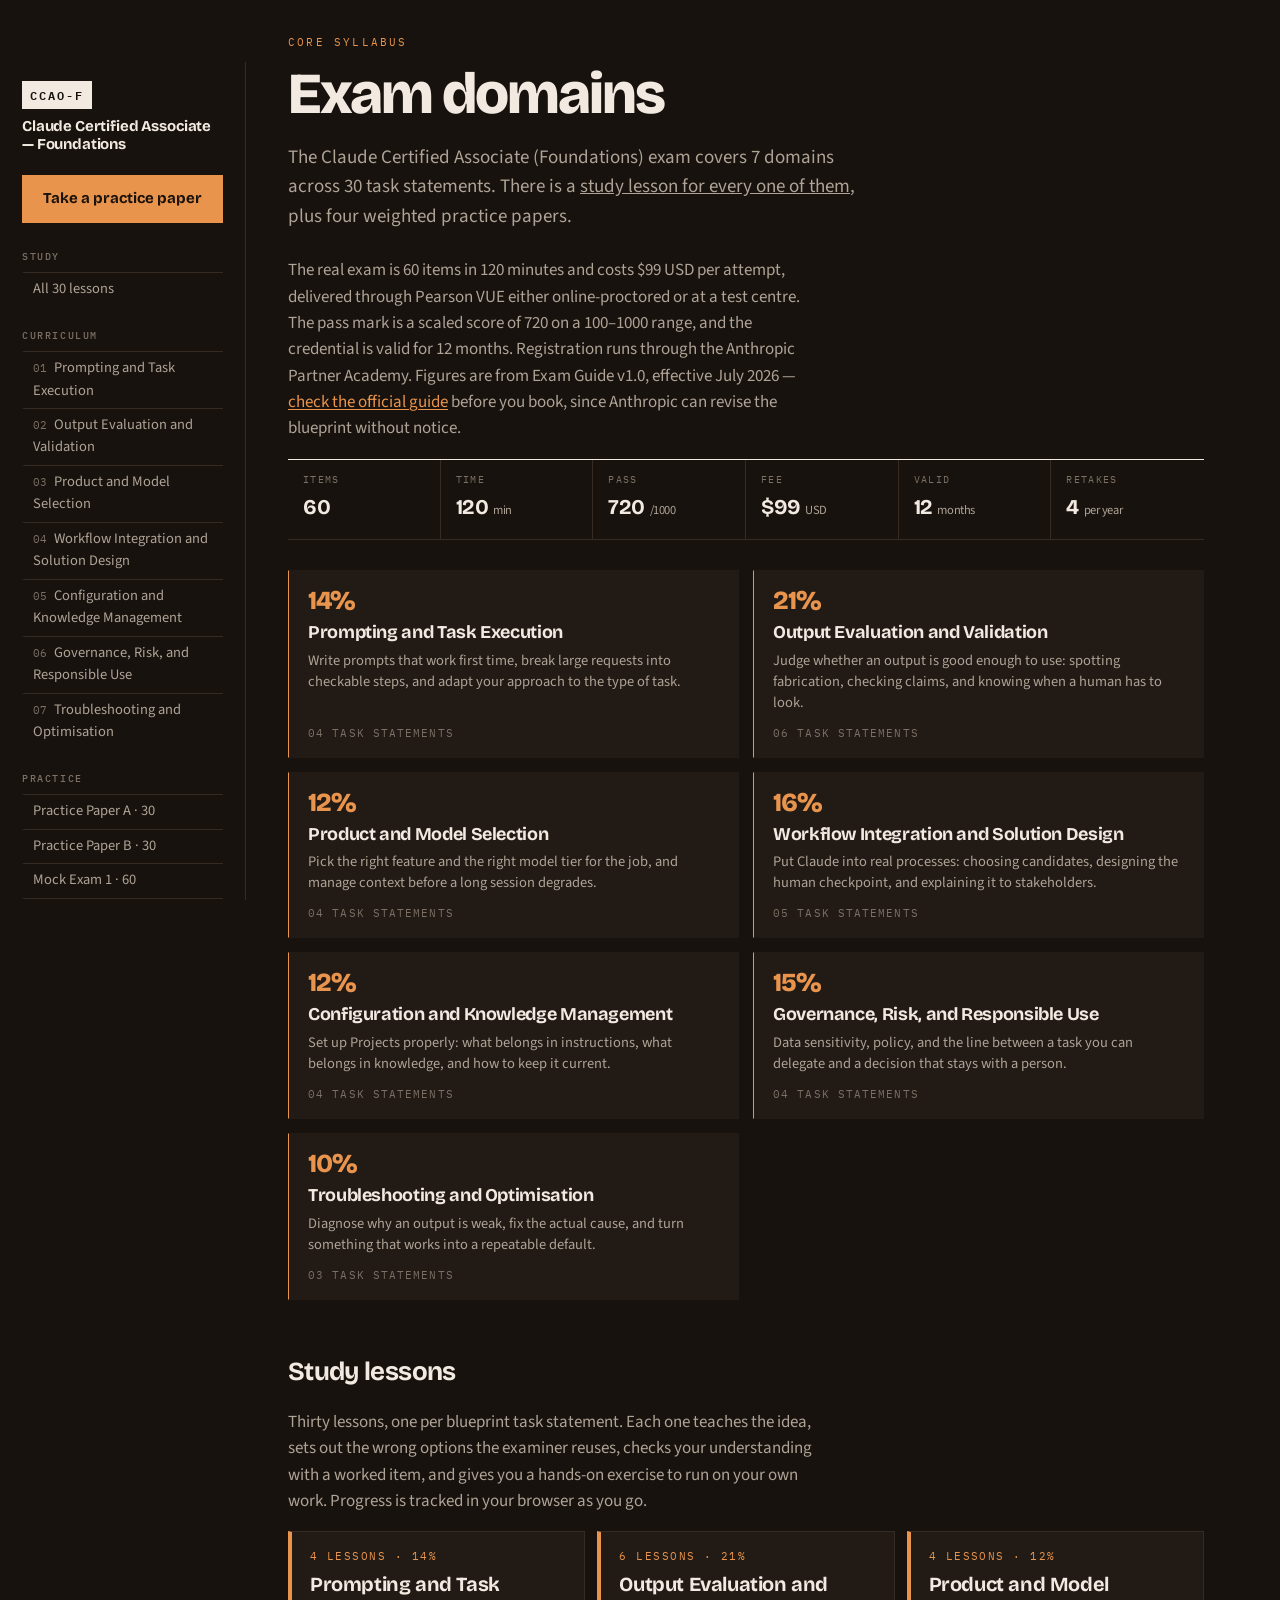
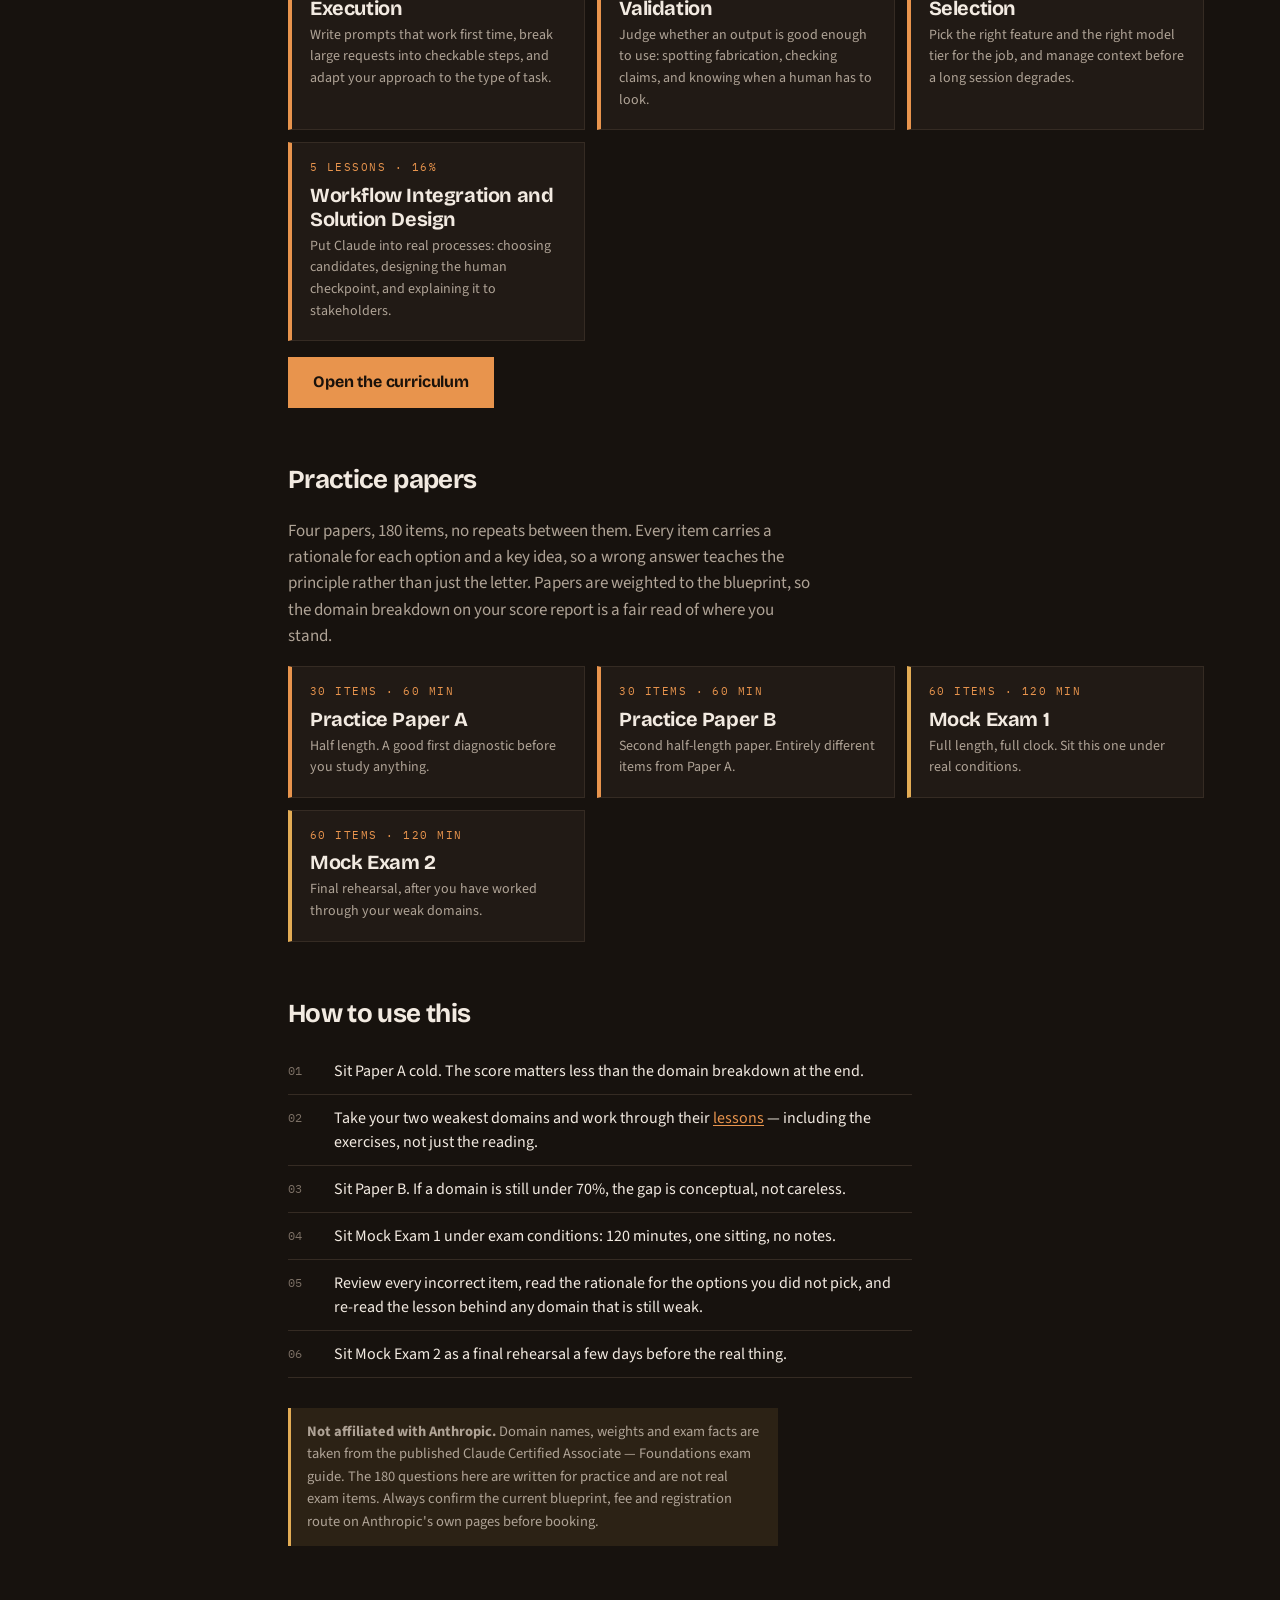
==== index.html @ 5218b00e "Initial commit: CCAO-F study guide static site Seven-domain study app with 30 lessons, per-domain qu" ====
<!DOCTYPE html>
<html lang="en">
<head>
<meta charset="utf-8">
<meta name="viewport" content="width=device-width, initial-scale=1">
<title>All Domains — CCAO-F Study Guide</title>
<link rel="preconnect" href="https://fonts.googleapis.com">
<link rel="preconnect" href="https://fonts.gstatic.com" crossorigin>
<link href="https://fonts.googleapis.com/css2?family=Bricolage+Grotesque:opsz,wght@12..96,500;12..96,700;12..96,800&family=IBM+Plex+Mono:wght@400;500;600&family=Source+Sans+3:ital,wght@0,400;0,600;0,700;1,400&display=swap" rel="stylesheet">
<link rel="stylesheet" href="assets/style.css">
</head>
<body>
<div class="shell">
  <aside class="side">
    <a class="brand" href="index.html">
      <span class="code">CCAO-F</span>
      <span class="nm">Claude Certified Associate — Foundations</span>
    </a>
    <a class="side-cta" href="exam.html?paper=a30">Take a practice paper</a>

    <h3>Study</h3>
    <ul>
      <li><a class="nav" href="learn.html">All 30 lessons</a></li>
    </ul>
    <h3>Curriculum</h3>
    <ul id="side-domains"></ul>

    <h3>Practice</h3>
    <ul>
      <li><a class="nav" href="exam.html?paper=a30">Practice Paper A · 30</a></li>
      <li><a class="nav" href="exam.html?paper=b30">Practice Paper B · 30</a></li>
      <li><a class="nav" href="exam.html?paper=c60">Mock Exam 1 · 60</a></li>
      <li><a class="nav" href="exam.html?paper=d60">Mock Exam 2 · 60</a></li>
    </ul>

    <h3>Look up</h3>
    <ul>
      <li><a class="nav" href="resources.html">Learning resources</a></li>
      <li><a class="nav" href="resources.html#plan">Six-week study plan</a></li>
    </ul>

    <p class="foot">Independent study material. Not affiliated with, endorsed by, or sponsored by Anthropic.</p>
  </aside>

  <main class="main">
    <p class="eyebrow">Core syllabus</p>
    <h1>Exam domains</h1>
    <p class="lede">The Claude Certified Associate (Foundations) exam covers 7 domains across 30 task statements. There is a <a href="learn.html">study lesson for every one of them</a>, plus four weighted practice papers.</p>
    <p class="body">The real exam is 60 items in 120 minutes and costs $99 USD per attempt, delivered through Pearson VUE either online-proctored or at a test centre. The pass mark is a scaled score of 720 on a 100–1000 range, and the credential is valid for 12 months. Registration runs through the Anthropic Partner Academy. Figures are from Exam Guide v1.0, effective July 2026 — <a href="resources.html">check the official guide</a> before you book, since Anthropic can revise the blueprint without notice.</p>

    <dl class="facts">
      <div class="fact"><dt>Items</dt><dd>60</dd></div>
      <div class="fact"><dt>Time</dt><dd>120 <small>min</small></dd></div>
      <div class="fact"><dt>Pass</dt><dd>720 <small>/1000</small></dd></div>
      <div class="fact"><dt>Fee</dt><dd>$99 <small>USD</small></dd></div>
      <div class="fact"><dt>Valid</dt><dd>12 <small>months</small></dd></div>
      <div class="fact"><dt>Retakes</dt><dd>4 <small>per year</small></dd></div>
    </dl>

    <div class="dgrid" id="dgrid"></div>

    <h2 class="sec">Study lessons</h2>
    <p class="body">Thirty lessons, one per blueprint task statement. Each one teaches the idea, sets out the wrong options the examiner reuses, checks your understanding with a worked item, and gives you a hands-on exercise to run on your own work. Progress is tracked in your browser as you go.</p>
    <div class="pgrid" id="lpreview"></div>
    <p style="margin:16px 0 0"><a class="btn" href="learn.html">Open the curriculum</a></p>

    <h2 class="sec">Practice papers</h2>
    <p class="body">Four papers, 180 items, no repeats between them. Every item carries a rationale for each option and a key idea, so a wrong answer teaches the principle rather than just the letter. Papers are weighted to the blueprint, so the domain breakdown on your score report is a fair read of where you stand.</p>
    <div class="pgrid">
      <a class="pcard half" href="exam.html?paper=a30"><span class="k">30 items · 60 min</span><span class="t">Practice Paper A</span><p class="d">Half length. A good first diagnostic before you study anything.</p></a>
      <a class="pcard half" href="exam.html?paper=b30"><span class="k">30 items · 60 min</span><span class="t">Practice Paper B</span><p class="d">Second half-length paper. Entirely different items from Paper A.</p></a>
      <a class="pcard full" href="exam.html?paper=c60"><span class="k">60 items · 120 min</span><span class="t">Mock Exam 1</span><p class="d">Full length, full clock. Sit this one under real conditions.</p></a>
      <a class="pcard full" href="exam.html?paper=d60"><span class="k">60 items · 120 min</span><span class="t">Mock Exam 2</span><p class="d">Final rehearsal, after you have worked through your weak domains.</p></a>
    </div>

    <h2 class="sec">How to use this</h2>
    <ol class="objs">
      <li>Sit Paper A cold. The score matters less than the domain breakdown at the end.</li>
      <li>Take your two weakest domains and work through their <a href="learn.html">lessons</a> — including the exercises, not just the reading.</li>
      <li>Sit Paper B. If a domain is still under 70%, the gap is conceptual, not careless.</li>
      <li>Sit Mock Exam 1 under exam conditions: 120 minutes, one sitting, no notes.</li>
      <li>Review every incorrect item, read the rationale for the options you did not pick, and re-read the lesson behind any domain that is still weak.</li>
      <li>Sit Mock Exam 2 as a final rehearsal a few days before the real thing.</li>
    </ol>

    <p class="note"><b>Not affiliated with Anthropic.</b> Domain names, weights and exam facts are taken from the published Claude Certified Associate — Foundations exam guide. The 180 questions here are written for practice and are not real exam items. Always confirm the current blueprint, fee and registration route on Anthropic's own pages before booking.</p>
  </main>
</div>

<script src="assets/data.js"></script>
<script>
document.getElementById("side-domains").innerHTML = DOM_KEYS.map(function(k){
  return '<li><a class="nav" href="domain.html?d='+k+'"><span class="idx">'+DOMAINS[k].i+'</span>'+DOMAINS[k].n+'</a></li>';
}).join("");

document.getElementById("lpreview").innerHTML = DOM_KEYS.slice(0,4).map(function(k){
  var d = DOMAINS[k];
  return '<a class="pcard half" href="learn.html#'+k+'"><span class="k">'+d.o.length+' lessons · '+d.w+'%</span>'+
    '<span class="t">'+d.n+'</span><p class="d">'+d.d+'</p></a>';
}).join("");

document.getElementById("dgrid").innerHTML = DOM_KEYS.map(function(k){
  var d = DOMAINS[k];
  return '<a class="dcard" href="domain.html?d='+k+'">'+
    '<span class="w">'+d.w+'%</span>'+
    '<div class="t">'+d.n+'</div>'+
    '<p class="d">'+d.d+'</p>'+
    '<span class="m">'+String(d.o.length).padStart(2,"0")+' task statements</span></a>';
}).join("");
</script>
</body>
</html>
---- assets/style.css ----
/* CCAO-F study site — shared styles */
:root{
  /* typography is theme-independent */
  --display:'Bricolage Grotesque','Helvetica Neue',sans-serif;
  --body:'Source Sans 3','Helvetica Neue',Arial,sans-serif;
  --mono:'IBM Plex Mono',ui-monospace,Menlo,monospace;
  --navh:62px;

  /* per-domain accent dots, shared by both themes */
  --c-d1:#6C9BD6; --c-d2:#5FB47E; --c-d3:#9B7FD4; --c-d4:#E8944D;
  --c-d5:#D4657E; --c-d6:#4FB0AC; --c-d7:#D4B44A;
}

/* ---------- dark (default) ---------- */
:root, :root[data-theme="dark"]{
  color-scheme:dark;
  --paper:#17120E; --card:#211A15; --card-2:#2A211A;
  --ink:#F2EAE1; --ink-2:#AFA396; --ink-3:#7C7065;
  --dropout:#E8944D; --dropout-soft:#4A3524;
  --graphite:#F2EAE1; --on-accent:#1A120B;
  --correct:#63B682; --wrong:#E4735E; --flag:#E3AC55;
  --rule:#352B23;
  --tint-accent:rgba(232,148,77,.10);
  --tint-flag:rgba(227,172,85,.10);
  --tint-ok:rgba(99,182,130,.13);
  --tint-bad:rgba(228,115,94,.13);
}

/* ---------- light ---------- */
:root[data-theme="light"]{
  color-scheme:light;
  --paper:#E2E7DD; --card:#F1F3EC; --card-2:#E9EDE3;
  --ink:#161A12; --ink-2:#5C6355; --ink-3:#8A9081;
  --dropout:#B06A22; --dropout-soft:#E4D2BC;
  --graphite:#1E2118; --on-accent:#FFF6EC;
  --correct:#2C6B45; --wrong:#A6382A; --flag:#B8791A;
  --rule:#C3CABA;
  --tint-accent:rgba(176,106,34,.09);
  --tint-flag:rgba(184,121,26,.08);
  --tint-ok:rgba(44,107,69,.07);
  --tint-bad:rgba(166,56,42,.07);
}
*{box-sizing:border-box}
html,body{margin:0;padding:0}
body{background:var(--paper);color:var(--ink);font-family:var(--body);font-size:17px;line-height:1.55;-webkit-font-smoothing:antialiased}
a{color:inherit}
button{font-family:inherit;font-size:inherit;cursor:pointer}
:focus-visible{outline:2.5px solid var(--dropout);outline-offset:2px}
.hidden{display:none !important}

/* ---------- shell ---------- */
.shell{display:grid;grid-template-columns:246px 1fr;gap:0;min-height:calc(100vh - var(--navh))}
.side{
  border-right:1.5px solid var(--rule);padding:20px 22px 60px;
  position:sticky;top:var(--navh);height:calc(100vh - var(--navh));overflow-y:auto;
}
.brand{display:block;text-decoration:none;margin-bottom:22px}
.brand .code{font-family:var(--mono);font-weight:600;font-size:12px;letter-spacing:.16em;background:var(--ink);color:var(--paper);padding:4px 8px}
.brand .nm{display:block;font-family:var(--display);font-weight:700;font-size:15px;letter-spacing:-.01em;margin-top:9px;line-height:1.2}
.side-cta{display:block;text-align:center;text-decoration:none;font-family:var(--display);font-weight:700;font-size:15px;background:var(--dropout);color:var(--on-accent);padding:11px;margin-bottom:26px;border:1.5px solid var(--dropout);transition:filter .15s}
.side-cta:hover{filter:brightness(1.1)}
.side h3{font-family:var(--mono);font-size:10px;letter-spacing:.16em;text-transform:uppercase;color:var(--ink-3);font-weight:500;margin:22px 0 8px}
.side ul{list-style:none;margin:0;padding:0}
.side li{margin:0 0 1px}
.side a.nav{display:block;text-decoration:none;font-size:14.5px;padding:5px 8px 5px 0;color:var(--ink-2);border-left:2.5px solid transparent;padding-left:9px}
.side a.nav:hover{color:var(--ink);border-left-color:var(--dropout-soft)}
.side a.nav.on{color:var(--ink);border-left-color:var(--dropout);font-weight:600}
.side a.nav .idx{font-family:var(--mono);font-size:11px;color:var(--ink-3);margin-right:7px}
.side .foot{margin-top:34px;padding-top:14px;border-top:1px solid var(--rule);font-size:12.5px;color:var(--ink-3);line-height:1.45}

.main{padding:34px 42px 90px;max-width:1000px}
.eyebrow{font-family:var(--mono);font-size:11px;letter-spacing:.2em;text-transform:uppercase;color:var(--dropout);margin:0 0 14px}
h1{font-family:var(--display);font-weight:800;font-size:clamp(34px,5.4vw,58px);line-height:1;letter-spacing:-.035em;margin:0 0 20px}
h2.sec{font-family:var(--display);font-weight:700;font-size:26px;letter-spacing:-.025em;margin:52px 0 14px}
h3.lab{font-family:var(--mono);font-size:11px;letter-spacing:.18em;text-transform:uppercase;color:var(--ink-2);font-weight:500;margin:0 0 14px}
.lede{font-size:19px;color:var(--ink-2);max-width:64ch;margin:0 0 26px}
p.body{max-width:66ch;color:var(--ink-2)}
p.body a{color:var(--dropout);text-decoration-thickness:1px;text-underline-offset:2px}

/* ---------- facts strip ---------- */
.facts{border-top:1.5px solid var(--ink);border-bottom:1px solid var(--rule);display:grid;grid-template-columns:repeat(auto-fit,minmax(120px,1fr));margin:0 0 30px}
.fact{padding:13px 15px 15px;border-right:1px solid var(--rule)}
.fact:last-child{border-right:none}
.fact dt{font-family:var(--mono);font-size:9.5px;letter-spacing:.14em;text-transform:uppercase;color:var(--ink-3);margin:0 0 4px}
.fact dd{margin:0;font-family:var(--display);font-weight:700;font-size:21px;letter-spacing:-.02em}
.fact dd small{font-family:var(--body);font-weight:400;font-size:12.5px;color:var(--ink-2)}

/* ---------- domain cards ---------- */
.dgrid{display:grid;grid-template-columns:repeat(auto-fill,minmax(300px,1fr));gap:14px}
.dcard{display:block;text-decoration:none;background:var(--card);border:1.5px solid transparent;border-left:4px solid var(--dropout);padding:16px 18px 18px;transition:border-color .13s,transform .13s}
.dcard:hover{border-color:var(--ink);border-left-color:var(--ink)}
.dcard .w{font-family:var(--display);font-weight:800;font-size:30px;letter-spacing:-.03em;line-height:1;color:var(--dropout)}
.dcard .t{font-family:var(--display);font-weight:700;font-size:18px;letter-spacing:-.02em;margin:8px 0 6px;line-height:1.2}
.dcard .d{font-size:14.5px;color:var(--ink-2);line-height:1.45;margin:0 0 12px}
.dcard .m{font-family:var(--mono);font-size:11px;letter-spacing:.1em;text-transform:uppercase;color:var(--ink-3)}

/* ---------- exam cards ---------- */
.pgrid{display:grid;grid-template-columns:repeat(auto-fill,minmax(230px,1fr));gap:12px}
.pcard{display:block;text-decoration:none;background:var(--card);border:1.5px solid var(--rule);padding:16px 18px 18px;transition:border-color .13s,background .13s}
.pcard:hover{border-color:var(--ink);background:var(--card-2)}
.pcard .k{display:block;font-family:var(--mono);font-size:10.5px;letter-spacing:.14em;text-transform:uppercase;color:var(--dropout)}
.pcard .t{display:block;font-family:var(--display);font-weight:700;font-size:20px;letter-spacing:-.02em;line-height:1.2;margin:7px 0 5px}
.pcard .d{font-size:14px;color:var(--ink-2);margin:0}
.pcard.full{border-left:4px solid var(--flag)}
.pcard.half{border-left:4px solid var(--dropout)}

/* ---------- objective / resource lists ---------- */
.objs{list-style:none;padding:0;margin:0 0 10px;counter-reset:o}
.objs li{counter-increment:o;position:relative;padding:11px 0 11px 46px;border-bottom:1px solid var(--rule);font-size:16px;line-height:1.5;max-width:78ch}
.objs li::before{content:counter(o,decimal-leading-zero);position:absolute;left:0;top:14px;font-family:var(--mono);font-size:12px;color:var(--ink-3)}
.objs li a{color:var(--dropout);text-decoration-thickness:1px;text-underline-offset:2px}

.res{list-style:none;padding:0;margin:0 0 26px}
.res li{padding:14px 0;border-bottom:1px solid var(--rule);max-width:78ch}
.res a{font-family:var(--display);font-weight:700;font-size:17.5px;letter-spacing:-.015em;text-decoration:none;border-bottom:1.5px solid var(--dropout-soft)}
.res a:hover{border-bottom-color:var(--ink)}
.res p{margin:5px 0 0;font-size:14.5px;color:var(--ink-2)}
.res .src{font-family:var(--mono);font-size:10px;letter-spacing:.14em;text-transform:uppercase;color:var(--ink-3);display:block;margin-bottom:5px}
.res .src.official{color:var(--correct)}
.res .src.community{color:var(--flag)}

.note{margin:30px 0 0;padding:13px 16px;border-left:3px solid var(--flag);background:var(--tint-flag);font-size:14.5px;color:var(--ink-2);max-width:70ch}

/* ---------- buttons ---------- */
.btn{font-family:var(--display);font-weight:700;font-size:16px;letter-spacing:-.01em;background:var(--dropout);color:var(--on-accent);border:1.5px solid var(--dropout);padding:12px 24px;text-decoration:none;display:inline-block;transition:filter .15s,background .15s,color .15s}
.btn:hover{filter:brightness(1.1)}
.btn.ghost{background:transparent;color:var(--ink);border-color:var(--rule);filter:none}
.btn.ghost:hover{background:var(--ink);color:var(--paper);border-color:var(--ink);filter:none}
.btn.sm{font-size:14px;padding:9px 16px}
.btn:disabled{opacity:.35;cursor:not-allowed}

/* ---------- exam engine ---------- */
.exhead{border-bottom:1.5px solid var(--ink);padding:16px 0 11px;display:flex;align-items:flex-end;justify-content:space-between;gap:18px;flex-wrap:wrap}
.hud{display:flex;gap:22px;align-items:baseline;font-family:var(--mono);font-size:13px}
.hud b{font-weight:600;font-size:19px;letter-spacing:-.02em}
.hud .lab{display:block;font-size:9.5px;letter-spacing:.14em;text-transform:uppercase;color:var(--ink-3)}
.hud.low b{color:var(--wrong)}
.exam{display:grid;grid-template-columns:78px 1fr;gap:32px;padding-top:24px;align-items:start}
.rail{position:sticky;top:16px}
.rail-lab{font-family:var(--mono);font-size:9px;letter-spacing:.12em;text-transform:uppercase;color:var(--ink-3);margin-bottom:8px}
.rail-grid{display:grid;grid-template-columns:repeat(3,1fr);gap:4px}
.tick{aspect-ratio:1;border:1.5px solid var(--dropout-soft);border-radius:50%;background:transparent;padding:0;font-family:var(--mono);font-size:9px;color:var(--ink-3);display:flex;align-items:center;justify-content:center;transition:background .12s,border-color .12s,color .12s}
.tick.done{background:var(--graphite);border-color:var(--graphite);color:var(--paper)}
.tick.flagged{border-color:var(--flag);border-width:2.5px}
.tick.here{outline:2px solid var(--dropout);outline-offset:2px}
.q-head{display:flex;align-items:baseline;justify-content:space-between;gap:14px;flex-wrap:wrap;border-bottom:1px solid var(--rule);padding-bottom:8px;margin-bottom:20px}
.q-domain{font-family:var(--mono);font-size:10.5px;letter-spacing:.13em;text-transform:uppercase;color:var(--dropout)}
.q-num{font-family:var(--mono);font-size:10.5px;letter-spacing:.13em;color:var(--ink-3)}
.q-text{font-family:var(--display);font-weight:600;font-size:clamp(20px,2.4vw,26px);line-height:1.3;letter-spacing:-.02em;margin:0 0 10px;max-width:46ch}
.q-instruct{font-family:var(--mono);font-size:11.5px;letter-spacing:.05em;color:var(--ink-2);margin:0 0 22px}
.q-instruct.multi{color:var(--flag)}
.opts{list-style:none;margin:0 0 28px;padding:0;max-width:72ch}
.opt{margin:0 0 7px}
.opt button{width:100%;text-align:left;display:grid;grid-template-columns:28px 18px 1fr;gap:12px;align-items:start;background:var(--card);border:1.5px solid transparent;padding:12px 15px 12px 11px;font-size:16px;line-height:1.45;color:var(--ink);transition:border-color .12s}
.opt button:hover{border-color:var(--dropout)}
.bubble{width:21px;height:21px;border:2px solid var(--dropout);border-radius:50%;margin-top:1px;justify-self:center;transition:background .13s,box-shadow .13s}
.opt.picked button{border-color:var(--ink)}
.opt.picked .bubble{background:var(--graphite);box-shadow:inset 0 0 0 2px var(--card)}
.opt-letter{font-family:var(--mono);font-size:13.5px;font-weight:600;color:var(--ink-3);margin-top:1px}
.opt.picked .opt-letter{color:var(--ink)}
.nav{display:flex;gap:9px;align-items:center;flex-wrap:wrap;border-top:1px solid var(--rule);padding-top:16px}
.nav .spacer{flex:1}
.flagbtn{font-family:var(--mono);font-size:11.5px;letter-spacing:.08em;text-transform:uppercase;background:transparent;border:1.5px solid var(--rule);color:var(--ink-2);padding:9px 13px}
.flagbtn.on{border-color:var(--flag);color:var(--flag);background:var(--tint-flag)}

/* ---------- report ---------- */
.verdict{font-family:var(--mono);font-size:11.5px;letter-spacing:.2em;text-transform:uppercase;padding:5px 11px;display:inline-block;margin-bottom:14px}
.verdict.pass{background:var(--correct);color:#fff}
.verdict.fail{background:var(--wrong);color:#fff}
.scalewrap{border-top:1.5px solid var(--ink);padding-top:18px;margin:24px 0 32px;max-width:760px}
.bigscore{font-family:var(--display);font-weight:800;font-size:clamp(48px,9vw,86px);letter-spacing:-.045em;line-height:.9;margin:0}
.bigscore small{font-family:var(--mono);font-weight:400;font-size:13.5px;letter-spacing:.08em;color:var(--ink-2);display:block;margin-top:8px}
.scale{position:relative;height:42px;background:var(--dropout-soft);margin:32px 0 7px}
.scale i{position:absolute;left:0;top:0;bottom:0;background:var(--dropout);transition:width .8s cubic-bezier(.2,.7,.2,1)}
.scale .cut{position:absolute;top:-11px;bottom:-11px;width:2.5px;background:var(--ink)}
.scale .cut span{position:absolute;top:-19px;left:50%;transform:translateX(-50%);font-family:var(--mono);font-size:10px;letter-spacing:.1em;white-space:nowrap}
.scale-ends{display:flex;justify-content:space-between;font-family:var(--mono);font-size:11px;color:var(--ink-3)}
.dom-row{display:grid;grid-template-columns:1fr 150px 88px;gap:14px;align-items:center;padding:9px 0;border-bottom:1px solid var(--rule);max-width:760px}
.dom-bar{height:9px;background:var(--dropout-soft)}
.dom-bar i{display:block;height:100%;background:var(--correct);transition:width .7s ease}
.dom-bar i.weak{background:var(--wrong)}
.dom-score{font-family:var(--mono);font-size:12.5px;text-align:right}
.dom-name{font-size:15px}
.dom-name span{font-family:var(--mono);font-size:10.5px;color:var(--ink-3);margin-left:7px}
.rev{border-top:1.5px solid var(--ink);margin-top:40px;padding-top:18px}
.rev-item{padding:20px 0;border-bottom:1px solid var(--rule);max-width:80ch}
.rev-q{font-family:var(--display);font-weight:600;font-size:18px;line-height:1.35;letter-spacing:-.015em;margin:6px 0 12px;max-width:58ch}
.rev-mark{font-family:var(--mono);font-size:10.5px;letter-spacing:.14em;text-transform:uppercase}
.rev-mark.ok{color:var(--correct)}
.rev-mark.no{color:var(--wrong)}
.rev-opt{display:grid;grid-template-columns:20px 1fr;gap:10px;padding:6px 0 6px 10px;border-left:3px solid transparent;font-size:15px}
.rev-opt.is-correct{border-left-color:var(--correct);background:var(--tint-ok)}
.rev-opt.is-chosen-wrong{border-left-color:var(--wrong);background:var(--tint-bad)}
.rev-opt b{font-family:var(--mono);font-size:12.5px;font-weight:600}
.rev-why{display:block;font-size:13.5px;color:var(--ink-2);margin-top:2px}
.rev-tag{font-family:var(--mono);font-size:11px;color:var(--ink-3)}
.rev-key{margin-top:11px;padding-left:12px;border-left:3px solid var(--dropout);font-size:14.5px;color:var(--ink-2)}
.rev-key b{color:var(--ink);font-weight:600}
.summary-list{list-style:none;padding:0;margin:18px 0 26px;max-width:760px}
.summary-list li{display:grid;grid-template-columns:60px 1fr auto;gap:14px;padding:8px 0;border-bottom:1px solid var(--rule);align-items:center;font-size:15px}
.summary-list .n{font-family:var(--mono);font-size:12px;color:var(--ink-3)}
.tagx{font-family:var(--mono);font-size:10px;letter-spacing:.12em;text-transform:uppercase}
.tagx.none{color:var(--wrong)} .tagx.flag{color:var(--flag)} .tagx.ok{color:var(--ink-3)}

/* ---------- responsive ---------- */
@media (max-width:900px){
  .shell{grid-template-columns:1fr}
  .side{position:static;height:auto;border-right:none;border-bottom:1.5px solid var(--ink);padding-bottom:24px}
  .side .foot{display:none}
  .main{padding:26px 20px 70px}
}
@media (max-width:640px){
  body{font-size:16px}
  .exam{grid-template-columns:1fr;gap:18px}
  .rail{position:static;order:2;margin-top:24px;border-top:1px solid var(--rule);padding-top:14px}
  .rail-grid{grid-template-columns:repeat(10,1fr)}
  .stage{order:1}
  .dom-row{grid-template-columns:1fr 82px}
  .dom-bar{display:none}
  .opt button{grid-template-columns:24px 16px 1fr;gap:9px;font-size:15.5px}
}
@media (prefers-reduced-motion:reduce){*{transition:none!important;animation:none!important}}

/* ===================================================================
   LESSONS — learn.html and lesson.html
   =================================================================== */

/* ---------- sidebar progress ---------- */
.sideprog{margin:-10px 0 22px}
.sideprog-top{display:flex;justify-content:space-between;align-items:baseline;font-family:var(--mono);font-size:10px;letter-spacing:.14em;text-transform:uppercase;color:var(--ink-3);margin-bottom:6px}
.sideprog-top b{font-size:12px;color:var(--ink);letter-spacing:.04em}
.pbar{height:5px;background:var(--dropout-soft)}
.pbar i{display:block;height:100%;background:var(--correct);transition:width .5s ease}
.side a.nav .tick-done{color:var(--correct);font-family:var(--mono);font-size:11px;margin-right:5px}
.side a.nav.sub{font-size:13.5px;padding-left:20px;color:var(--ink-3)}
.side a.nav.sub .tn{font-family:var(--mono);font-size:10.5px;margin-right:6px;color:var(--ink-3)}
.side a.nav.sub.on{color:var(--ink);border-left-color:var(--dropout);font-weight:600}

/* ---------- learn index: domain sections ---------- */
.lgrid{display:grid;gap:22px;margin-bottom:14px}
.lblock{border-top:1.5px solid var(--ink);padding-top:14px}
.lblock-head{display:flex;align-items:baseline;justify-content:space-between;gap:16px;flex-wrap:wrap;margin-bottom:4px}
.lblock-head h2{font-family:var(--display);font-weight:700;font-size:23px;letter-spacing:-.025em;margin:0}
.lblock-head h2 .ix{font-family:var(--mono);font-size:12px;color:var(--dropout);letter-spacing:.1em;margin-right:10px;vertical-align:middle}
.lblock-meta{font-family:var(--mono);font-size:10.5px;letter-spacing:.12em;text-transform:uppercase;color:var(--ink-3);white-space:nowrap}
.lblock-meta b{color:var(--dropout);font-weight:600}
.lblock-desc{font-size:15px;color:var(--ink-2);max-width:70ch;margin:0 0 12px}
.lblock-bar{height:5px;background:var(--dropout-soft);max-width:100%;margin:0 0 14px}
.lblock-bar i{display:block;height:100%;background:var(--correct);transition:width .5s ease}
.mods{display:grid;grid-template-columns:repeat(auto-fill,minmax(268px,1fr));gap:8px}
.mod{display:grid;grid-template-columns:auto 1fr;gap:11px;align-items:start;text-decoration:none;background:var(--card);border:1.5px solid transparent;border-left:3px solid var(--dropout-soft);padding:11px 14px 12px;transition:border-color .13s,background .13s}
.mod:hover{border-color:var(--ink);border-left-color:var(--ink);background:var(--card-2)}
.mod.done{border-left-color:var(--correct)}
.mod .box{width:16px;height:16px;border:1.6px solid var(--ink-3);margin-top:3px;display:flex;align-items:center;justify-content:center;font-size:11px;line-height:1;color:transparent}
.mod.done .box{background:var(--correct);border-color:var(--correct);color:#fff}
.mod .tn{font-family:var(--mono);font-size:10.5px;letter-spacing:.1em;color:var(--ink-3);display:block;margin-bottom:3px}
.mod .tt{font-family:var(--display);font-weight:700;font-size:15.5px;letter-spacing:-.015em;line-height:1.25;display:block}
.mod .tm{font-family:var(--mono);font-size:10px;letter-spacing:.1em;text-transform:uppercase;color:var(--ink-3);display:block;margin-top:5px}

/* ---------- lesson page ---------- */
.crumbs{font-family:var(--mono);font-size:11px;letter-spacing:.1em;color:var(--ink-3);margin:0 0 14px}
.crumbs a{color:var(--dropout);text-decoration:none;border-bottom:1px solid transparent}
.crumbs a:hover{border-bottom-color:var(--dropout)}
.crumbs span{margin:0 7px;color:var(--rule)}
.lesson-head{display:flex;align-items:flex-start;justify-content:space-between;gap:24px;flex-wrap:wrap}
.lesson-head h1{font-size:clamp(28px,4.2vw,44px);max-width:20ch}
.markbtn{font-family:var(--mono);font-size:11px;letter-spacing:.12em;text-transform:uppercase;background:transparent;border:1.5px solid var(--rule);color:var(--ink-2);padding:10px 15px;white-space:nowrap;display:flex;align-items:center;gap:8px;flex:none}
.markbtn:hover{border-color:var(--ink);color:var(--ink)}
.markbtn .box{width:14px;height:14px;border:1.6px solid currentColor;display:flex;align-items:center;justify-content:center;font-size:10px;line-height:1}
.markbtn.on{border-color:var(--correct);color:var(--correct);background:var(--tint-ok)}
.markbtn.on .box{background:var(--correct);border-color:var(--correct);color:#fff}

.know h3{font-family:var(--display);font-weight:700;font-size:20px;letter-spacing:-.02em;margin:32px 0 10px;max-width:56ch}
.know p{max-width:68ch;color:var(--ink-2);margin:0 0 13px;font-size:16.5px}
.know p b{color:var(--ink);font-weight:600}
.exl{font-family:var(--mono);font-size:9.5px;letter-spacing:.14em;text-transform:uppercase;background:var(--graphite);color:var(--paper);padding:2px 7px;margin-right:8px;vertical-align:2px}

.ltable{border-top:1.5px solid var(--ink);margin:8px 0 4px;overflow-x:auto}
.ltable table{border-collapse:collapse;width:100%;min-width:520px;font-size:14.5px}
.ltable th{font-family:var(--mono);font-size:9.5px;letter-spacing:.13em;text-transform:uppercase;color:var(--ink-3);font-weight:500;text-align:left;padding:9px 14px 9px 0;border-bottom:1px solid var(--rule);vertical-align:bottom}
.ltable td{padding:10px 14px 10px 0;border-bottom:1px solid var(--rule);color:var(--ink-2);vertical-align:top;line-height:1.4}
.ltable tr td:first-child{color:var(--ink);font-weight:600;padding-right:20px}
.ltable-cap{font-family:var(--mono);font-size:10px;letter-spacing:.12em;text-transform:uppercase;color:var(--ink-3);margin:6px 0 0}

.keyc{border-left:4px solid var(--dropout);background:var(--tint-accent);padding:16px 20px;margin:30px 0 0;max-width:70ch}
.keyc .lab{font-family:var(--mono);font-size:9.5px;letter-spacing:.16em;text-transform:uppercase;color:var(--dropout);display:block;margin-bottom:6px}
.keyc p{margin:0;font-size:16.5px;color:var(--ink);line-height:1.5}
.keyc p b{font-weight:700}

.traps{display:grid;gap:9px;max-width:76ch}
.trap{border-left:4px solid var(--flag);background:var(--tint-flag);padding:13px 17px}
.trap .tt{font-family:var(--display);font-weight:700;font-size:16px;letter-spacing:-.015em;margin:0 0 4px;color:var(--ink)}
.trap p{margin:0;font-size:14.5px;color:var(--ink-2);line-height:1.45}

.checkbox-q{border-top:1.5px solid var(--ink);padding-top:20px}
.chk-res{margin-top:14px;max-width:72ch}
.chk-verdict{font-family:var(--mono);font-size:11px;letter-spacing:.16em;text-transform:uppercase;padding:4px 10px;display:inline-block;margin-bottom:12px}
.chk-verdict.ok{background:var(--correct);color:#fff}
.chk-verdict.no{background:var(--wrong);color:#fff}

.exbox{border:1.5px solid var(--ink);padding:20px 22px 22px;max-width:80ch;background:var(--card)}
.exbox-head{display:flex;align-items:baseline;justify-content:space-between;gap:14px;flex-wrap:wrap;border-bottom:1px solid var(--rule);padding-bottom:10px;margin-bottom:14px}
.exbox-head h3{font-family:var(--display);font-weight:700;font-size:19px;letter-spacing:-.02em;margin:0}
.exbox-head .m{font-family:var(--mono);font-size:10.5px;letter-spacing:.12em;text-transform:uppercase;color:var(--flag)}
.exobj{list-style:none;margin:0 0 18px;padding:0}
.exobj li{font-size:14.5px;color:var(--ink-2);padding:3px 0 3px 18px;position:relative}
.exobj li::before{content:"→";position:absolute;left:0;color:var(--dropout);font-size:13px}
.exsteps{list-style:none;counter-reset:s;margin:0;padding:0}
.exsteps li{counter-increment:s;display:grid;grid-template-columns:26px 1fr;gap:12px;padding:13px 0;border-top:1px solid var(--rule)}
.exsteps li::before{content:counter(s,decimal-leading-zero);font-family:var(--mono);font-size:11.5px;color:var(--dropout);padding-top:2px}
.exsteps .s{font-size:15.5px;color:var(--ink);margin:0 0 6px;line-height:1.4}
.exsteps .sub{font-size:13.5px;color:var(--ink-2);margin:0 0 3px;line-height:1.45}
.exsteps .sub b{font-family:var(--mono);font-size:9.5px;letter-spacing:.13em;text-transform:uppercase;color:var(--ink-3);font-weight:500;margin-right:6px}

.srclist{list-style:none;padding:0;margin:0;max-width:72ch}
.srclist li{padding:9px 0;border-bottom:1px solid var(--rule);font-size:15px}
.srclist a{color:var(--dropout);text-decoration-thickness:1px;text-underline-offset:2px}

.lfoot{border-top:1.5px solid var(--ink);margin-top:44px;padding-top:16px;display:grid;grid-template-columns:1fr auto 1fr;gap:14px;align-items:stretch}
.lfoot a{text-decoration:none;display:block}
.lfoot .pv,.lfoot .nx{background:var(--card);border:1.5px solid transparent;padding:12px 15px;transition:border-color .13s}
.lfoot .pv:hover,.lfoot .nx:hover{border-color:var(--ink)}
.lfoot .nx{text-align:right}
.lfoot .k{font-family:var(--mono);font-size:9.5px;letter-spacing:.14em;text-transform:uppercase;color:var(--ink-3);display:block;margin-bottom:4px}
.lfoot .t{font-family:var(--display);font-weight:700;font-size:15px;letter-spacing:-.015em;line-height:1.25;display:block;color:var(--ink)}
.lfoot .mid{display:flex;align-items:center}
.lfoot .empty{visibility:hidden}

@media (max-width:640px){
  .lesson-head{flex-direction:column;gap:14px}
  .lfoot{grid-template-columns:1fr}
  .lfoot .nx{text-align:left}
  .lfoot .empty{display:none}
  .mods{grid-template-columns:1fr}
}

/* ===================================================================
   TOP NAVIGATION
   =================================================================== */
.topnav{position:sticky;top:0;z-index:60;background:var(--paper);border-bottom:1.5px solid var(--rule)}
.topnav-in{display:flex;align-items:center;gap:30px;height:var(--navh);padding:0 26px}
.wordmark{font-family:var(--display);font-weight:700;font-size:19px;letter-spacing:-.025em;text-decoration:none;color:var(--ink);white-space:nowrap;flex:none}
.topnav-links{display:flex;align-items:center;gap:24px;flex:1;min-width:0;overflow-x:auto;scrollbar-width:none}
.topnav-links::-webkit-scrollbar{display:none}
.topnav-links a{font-size:15px;text-decoration:none;color:var(--ink-2);white-space:nowrap;padding:3px 0 4px;border-bottom:2px solid transparent;transition:color .13s}
.topnav-links a:hover{color:var(--ink)}
.topnav-links a.on{color:var(--ink);font-weight:600;border-bottom-color:var(--dropout)}
.topnav-right{display:flex;align-items:center;gap:11px;flex:none}
.certbadge{font-family:var(--mono);font-size:11.5px;font-weight:500;letter-spacing:.16em;color:var(--ink-2);background:var(--card);border:1.5px solid var(--rule);padding:8px 12px;white-space:nowrap}
.navcta{font-family:var(--display);font-weight:700;font-size:14.5px;letter-spacing:-.01em;text-decoration:none;background:var(--dropout);color:var(--on-accent);border:1.5px solid var(--dropout);padding:9px 16px;white-space:nowrap;transition:filter .15s}
.navcta:hover{filter:brightness(1.1)}
.themetoggle{background:transparent;border:1.5px solid var(--rule);color:var(--ink-2);width:37px;height:37px;padding:0;display:flex;align-items:center;justify-content:center;line-height:1;transition:border-color .13s,color .13s}
.themetoggle:hover{border-color:var(--ink-3);color:var(--ink)}
.themetoggle svg{width:16px;height:16px;fill:none;stroke:currentColor;stroke-width:1.8;stroke-linecap:round}
:root[data-theme="light"] .themetoggle .i-moon{display:none}
:root:not([data-theme="light"]) .themetoggle .i-sun{display:none}

/* ---------- per-domain accent dot ---------- */
.dot{width:7px;height:7px;border-radius:50%;background:var(--dot,var(--ink-3));flex:none;display:inline-block}
.d1{--dot:var(--c-d1)} .d2{--dot:var(--c-d2)} .d3{--dot:var(--c-d3)} .d4{--dot:var(--c-d4)}
.d5{--dot:var(--c-d5)} .d6{--dot:var(--c-d6)} .d7{--dot:var(--c-d7)}
.side a.nav .dot{margin-right:8px;vertical-align:1px}

/* ---------- domain cards, reference layout ---------- */
.dcard{display:flex;flex-direction:column;border-left-width:1.5px;padding:17px 19px 15px}
.dcard-top{display:flex;align-items:center;justify-content:space-between;gap:12px;margin-bottom:13px}
.dcard .w{font-size:26px}
.dcard .d{flex:1}
.dcard-foot{display:flex;align-items:center;justify-content:space-between;gap:12px;border-top:1px solid var(--rule);padding-top:11px;margin-top:4px}
.dcard .m{margin:0}
.dcard .arw{font-family:var(--mono);font-size:15px;color:var(--ink-3);transition:color .13s,transform .13s}
.dcard:hover{border-color:var(--dropout);border-left-color:var(--dropout)}
.dcard:hover .arw{color:var(--dropout);transform:translateX(3px)}

/* ---------- learn index: dot on the domain heading ---------- */
.lblock-head h2 .dot{margin-right:10px;vertical-align:3px}
.lblock-bar i, .pbar i, .dom-bar i{background:var(--dropout)}
.mod{border-left-color:var(--dot,var(--dropout-soft))}

@media (max-width:900px){
  .topnav-in{gap:16px;padding:0 18px}
  .topnav-links{order:3;flex-basis:100%}
  .certbadge{display:none}
}
@media (max-width:640px){
  .topnav{position:static}
  .side{position:static;top:auto;height:auto}
  .topnav-in{height:auto;padding:12px 16px;flex-wrap:wrap;row-gap:10px}
  .navcta{font-size:13.5px;padding:8px 12px}
  .wordmark{font-size:17px}
}
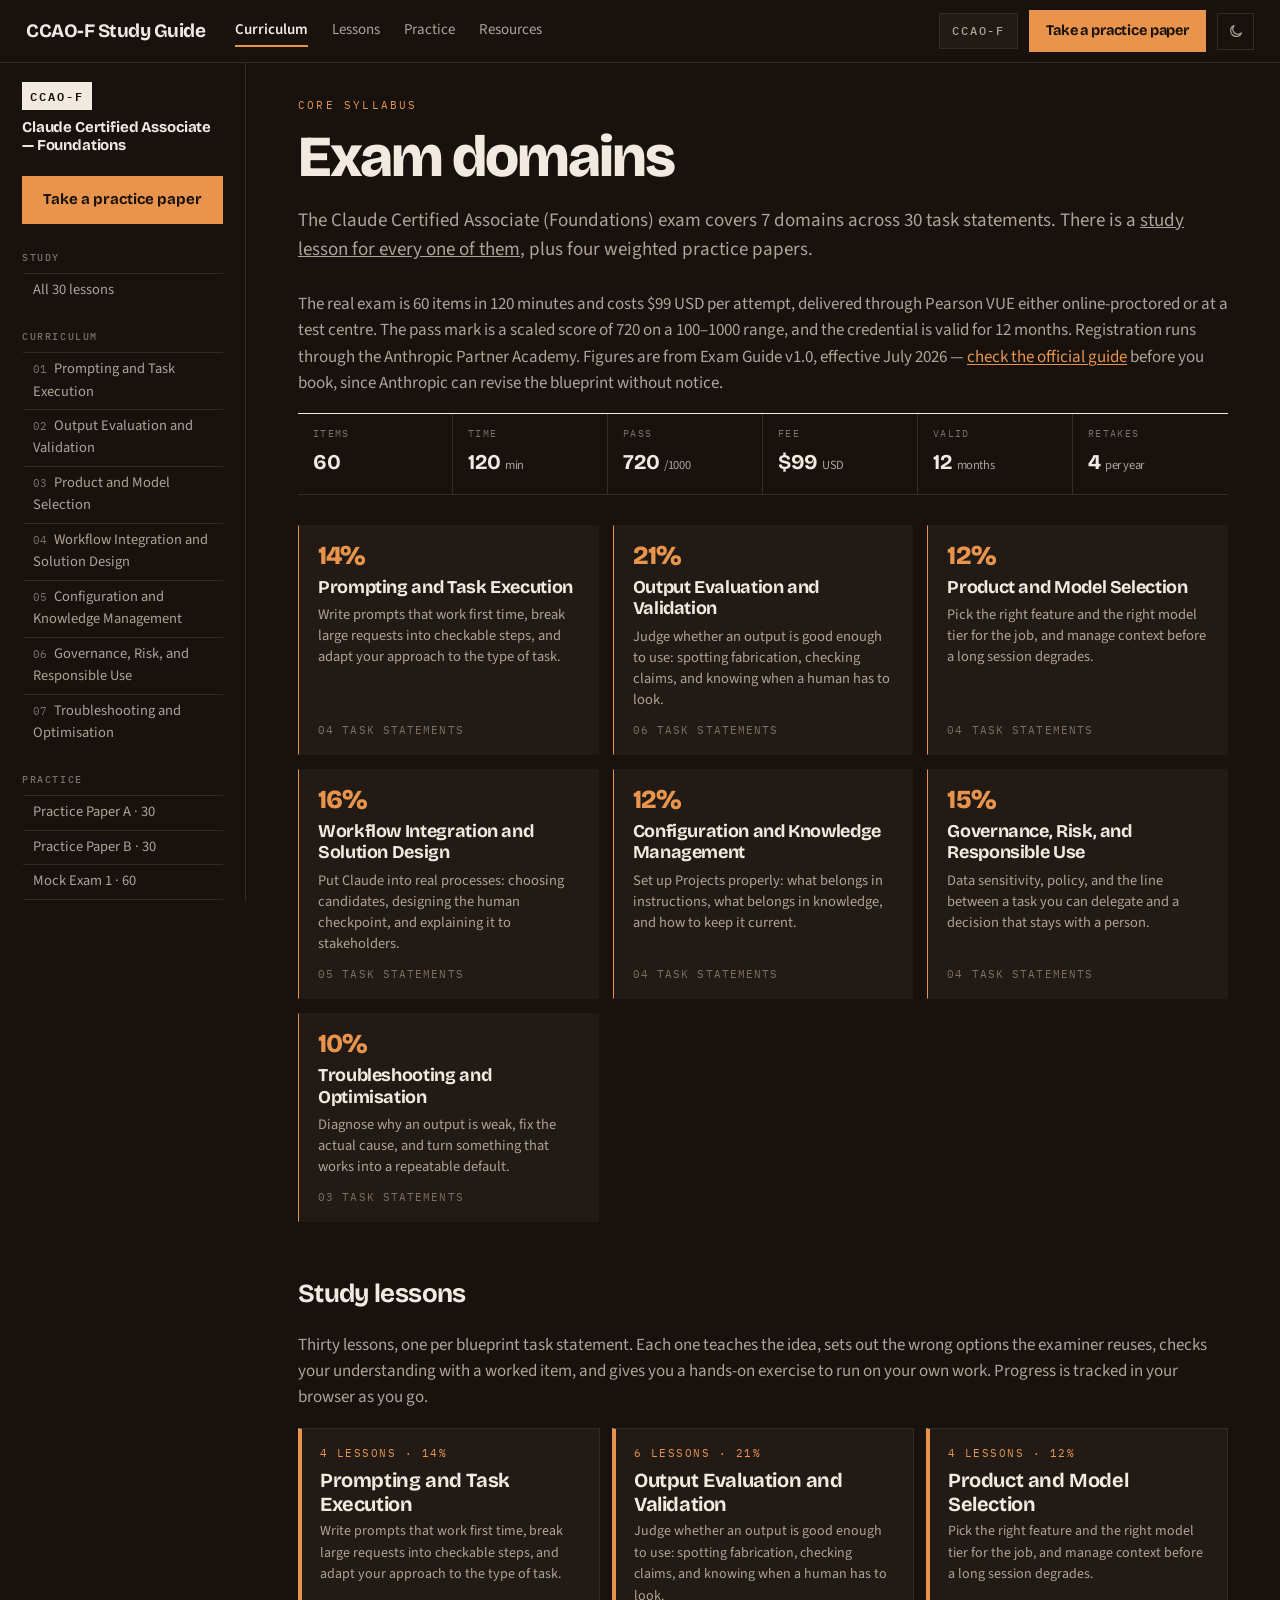
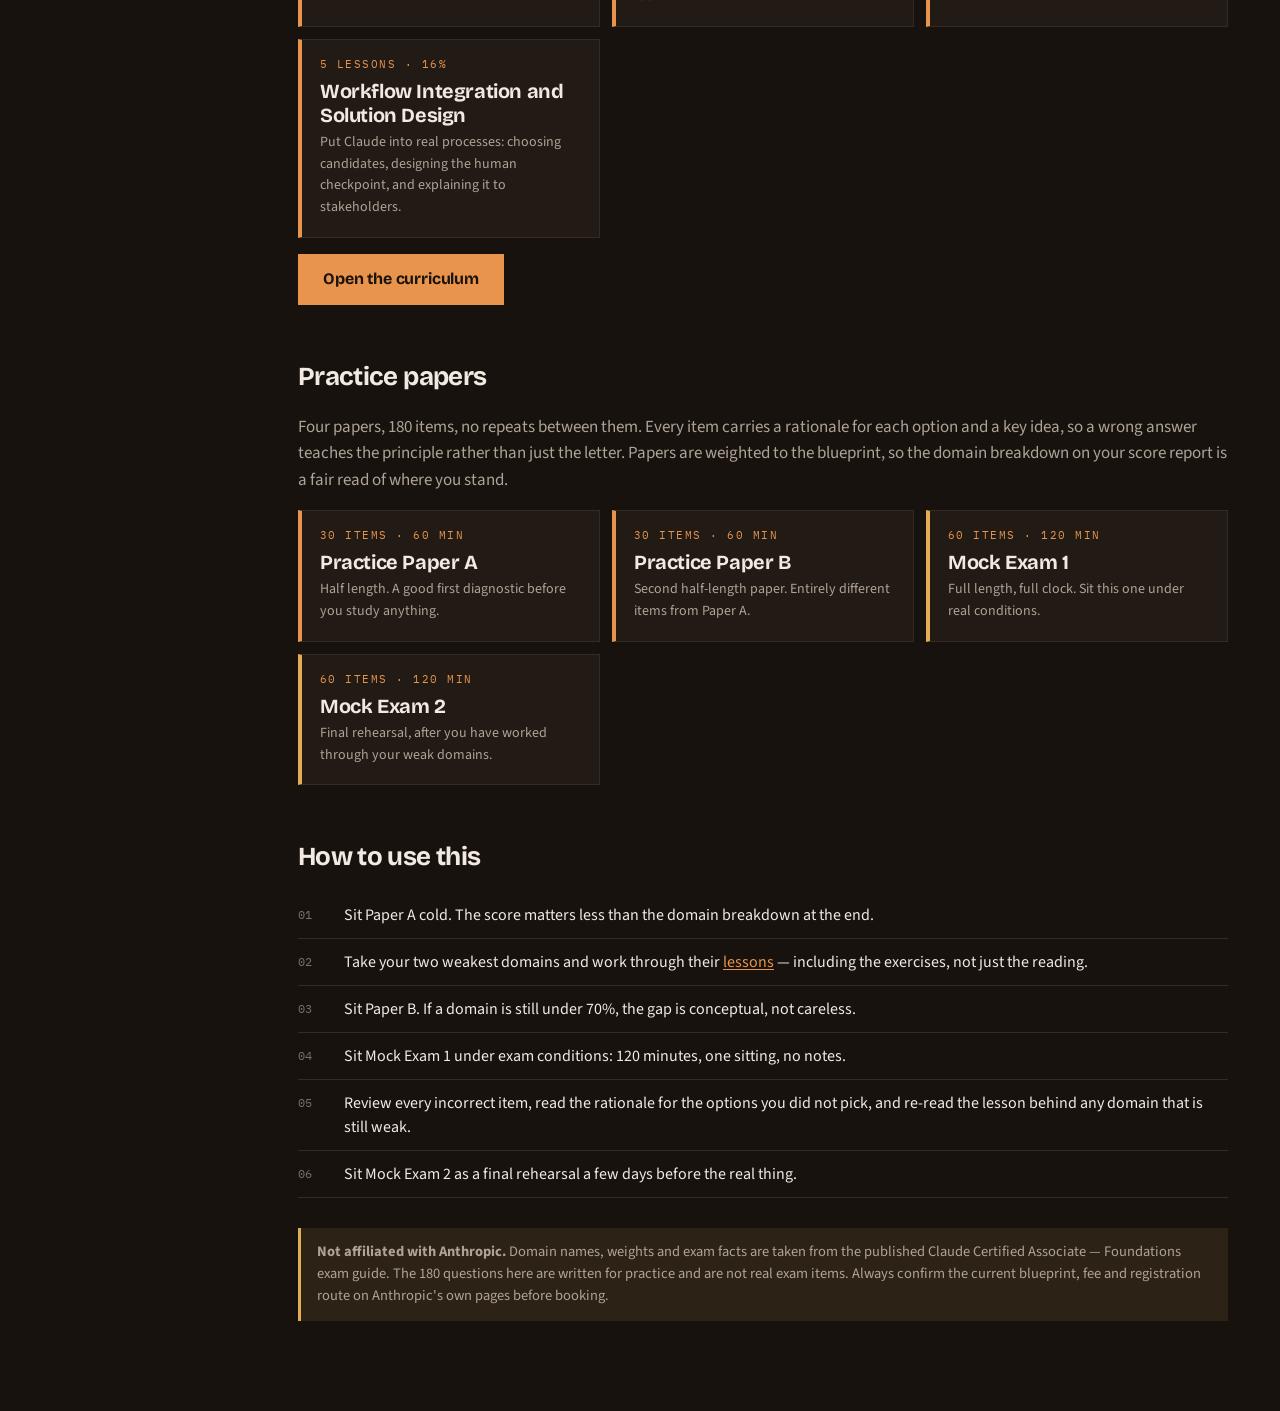
==== commit 6cd23356: "Add the top navigation bar to every page The stylesheet already carried a full top-nav design (.topn" ====
--- a/index.html
+++ b/index.html
@@ -3,6 +3,7 @@
 <head>
 <meta charset="utf-8">
 <meta name="viewport" content="width=device-width, initial-scale=1">
+<script>(function(){try{var t=localStorage.getItem("ccaof.theme");if(t==="light")document.documentElement.setAttribute("data-theme","light");}catch(e){}})();</script>
 <title>All Domains — CCAO-F Study Guide</title>
 <link rel="preconnect" href="https://fonts.googleapis.com">
 <link rel="preconnect" href="https://fonts.gstatic.com" crossorigin>
@@ -10,6 +11,25 @@
 <link rel="stylesheet" href="assets/style.css">
 </head>
 <body>
+<header class="topnav">
+  <div class="topnav-in">
+    <a class="wordmark" href="index.html">CCAO-F Study Guide</a>
+    <nav class="topnav-links" aria-label="Primary">
+      <a href="index.html">Curriculum</a>
+      <a href="learn.html">Lessons</a>
+      <a href="exam.html">Practice</a>
+      <a href="resources.html">Resources</a>
+    </nav>
+    <div class="topnav-right">
+      <span class="certbadge">CCAO-F</span>
+      <a class="navcta" href="exam.html?paper=a30">Take a practice paper</a>
+      <button class="themetoggle" id="themetoggle" type="button" aria-label="Switch to light theme">
+        <svg class="i-sun" viewBox="0 0 24 24" aria-hidden="true"><circle cx="12" cy="12" r="4.2"/><path d="M12 2.4v2.4M12 19.2v2.4M4.6 4.6l1.7 1.7M17.7 17.7l1.7 1.7M2.4 12h2.4M19.2 12h2.4M4.6 19.4l1.7-1.7M17.7 6.3l1.7-1.7"/></svg>
+        <svg class="i-moon" viewBox="0 0 24 24" aria-hidden="true"><path d="M20.5 14.6A8.6 8.6 0 1 1 9.4 3.5a7 7 0 0 0 11.1 11.1Z"/></svg>
+      </button>
+    </div>
+  </div>
+</header>
 <div class="shell">
   <aside class="side">
     <a class="brand" href="index.html">
@@ -108,5 +128,6 @@
     '<span class="m">'+String(d.o.length).padStart(2,"0")+' task statements</span></a>';
 }).join("");
 </script>
+<script src="assets/nav.js"></script>
 </body>
 </html>
--- a/assets/style.css
+++ b/assets/style.css
@@ -5,6 +5,10 @@
   --body:'Source Sans 3','Helvetica Neue',Arial,sans-serif;
   --mono:'IBM Plex Mono',ui-monospace,Menlo,monospace;
   --navh:62px;
+  /* layout: content column + prose measure */
+  --maxw:1720px;   /* content column cap (ultrawide guard) */
+  --measure:none;  /* prose line length */
+  --uimax:1180px;  /* compact UI rows: options, meters, score tables */
 
   /* per-domain accent dots, shared by both themes */
   --c-d1:#6C9BD6; --c-d2:#5FB47E; --c-d3:#9B7FD4; --c-d4:#E8944D;
@@ -51,7 +55,7 @@
 /* ---------- shell ---------- */
 .shell{display:grid;grid-template-columns:246px 1fr;gap:0;min-height:calc(100vh - var(--navh))}
 .side{
-  border-right:1.5px solid var(--rule);padding:20px 22px 60px;
+  border-right:1.5px solid var(--rule);padding:20px 22px 60px;min-width:0;
   position:sticky;top:var(--navh);height:calc(100vh - var(--navh));overflow-y:auto;
 }
 .brand{display:block;text-decoration:none;margin-bottom:22px}
@@ -68,13 +72,13 @@
 .side a.nav .idx{font-family:var(--mono);font-size:11px;color:var(--ink-3);margin-right:7px}
 .side .foot{margin-top:34px;padding-top:14px;border-top:1px solid var(--rule);font-size:12.5px;color:var(--ink-3);line-height:1.45}
 
-.main{padding:34px 42px 90px;max-width:1000px}
+.main{padding:34px 52px 90px;max-width:var(--maxw);min-width:0}
 .eyebrow{font-family:var(--mono);font-size:11px;letter-spacing:.2em;text-transform:uppercase;color:var(--dropout);margin:0 0 14px}
 h1{font-family:var(--display);font-weight:800;font-size:clamp(34px,5.4vw,58px);line-height:1;letter-spacing:-.035em;margin:0 0 20px}
 h2.sec{font-family:var(--display);font-weight:700;font-size:26px;letter-spacing:-.025em;margin:52px 0 14px}
 h3.lab{font-family:var(--mono);font-size:11px;letter-spacing:.18em;text-transform:uppercase;color:var(--ink-2);font-weight:500;margin:0 0 14px}
-.lede{font-size:19px;color:var(--ink-2);max-width:64ch;margin:0 0 26px}
-p.body{max-width:66ch;color:var(--ink-2)}
+.lede{font-size:19px;color:var(--ink-2);max-width:var(--measure);margin:0 0 26px}
+p.body{max-width:var(--measure);color:var(--ink-2)}
 p.body a{color:var(--dropout);text-decoration-thickness:1px;text-underline-offset:2px}
 
 /* ---------- facts strip ---------- */
@@ -106,12 +110,12 @@
 
 /* ---------- objective / resource lists ---------- */
 .objs{list-style:none;padding:0;margin:0 0 10px;counter-reset:o}
-.objs li{counter-increment:o;position:relative;padding:11px 0 11px 46px;border-bottom:1px solid var(--rule);font-size:16px;line-height:1.5;max-width:78ch}
+.objs li{counter-increment:o;position:relative;padding:11px 0 11px 46px;border-bottom:1px solid var(--rule);font-size:16px;line-height:1.5}
 .objs li::before{content:counter(o,decimal-leading-zero);position:absolute;left:0;top:14px;font-family:var(--mono);font-size:12px;color:var(--ink-3)}
 .objs li a{color:var(--dropout);text-decoration-thickness:1px;text-underline-offset:2px}
 
 .res{list-style:none;padding:0;margin:0 0 26px}
-.res li{padding:14px 0;border-bottom:1px solid var(--rule);max-width:78ch}
+.res li{padding:14px 0;border-bottom:1px solid var(--rule)}
 .res a{font-family:var(--display);font-weight:700;font-size:17.5px;letter-spacing:-.015em;text-decoration:none;border-bottom:1.5px solid var(--dropout-soft)}
 .res a:hover{border-bottom-color:var(--ink)}
 .res p{margin:5px 0 0;font-size:14.5px;color:var(--ink-2)}
@@ -119,7 +123,7 @@
 .res .src.official{color:var(--correct)}
 .res .src.community{color:var(--flag)}
 
-.note{margin:30px 0 0;padding:13px 16px;border-left:3px solid var(--flag);background:var(--tint-flag);font-size:14.5px;color:var(--ink-2);max-width:70ch}
+.note{margin:30px 0 0;padding:13px 16px;border-left:3px solid var(--flag);background:var(--tint-flag);font-size:14.5px;color:var(--ink-2);max-width:var(--measure)}
 
 /* ---------- buttons ---------- */
 .btn{font-family:var(--display);font-weight:700;font-size:16px;letter-spacing:-.01em;background:var(--dropout);color:var(--on-accent);border:1.5px solid var(--dropout);padding:12px 24px;text-decoration:none;display:inline-block;transition:filter .15s,background .15s,color .15s}
@@ -146,10 +150,10 @@
 .q-head{display:flex;align-items:baseline;justify-content:space-between;gap:14px;flex-wrap:wrap;border-bottom:1px solid var(--rule);padding-bottom:8px;margin-bottom:20px}
 .q-domain{font-family:var(--mono);font-size:10.5px;letter-spacing:.13em;text-transform:uppercase;color:var(--dropout)}
 .q-num{font-family:var(--mono);font-size:10.5px;letter-spacing:.13em;color:var(--ink-3)}
-.q-text{font-family:var(--display);font-weight:600;font-size:clamp(20px,2.4vw,26px);line-height:1.3;letter-spacing:-.02em;margin:0 0 10px;max-width:46ch}
+.q-text{font-family:var(--display);font-weight:600;font-size:clamp(20px,2.4vw,26px);line-height:1.3;letter-spacing:-.02em;margin:0 0 10px;max-width:var(--measure)}
 .q-instruct{font-family:var(--mono);font-size:11.5px;letter-spacing:.05em;color:var(--ink-2);margin:0 0 22px}
 .q-instruct.multi{color:var(--flag)}
-.opts{list-style:none;margin:0 0 28px;padding:0;max-width:72ch}
+.opts{list-style:none;margin:0 0 28px;padding:0;max-width:var(--uimax)}
 .opt{margin:0 0 7px}
 .opt button{width:100%;text-align:left;display:grid;grid-template-columns:28px 18px 1fr;gap:12px;align-items:start;background:var(--card);border:1.5px solid transparent;padding:12px 15px 12px 11px;font-size:16px;line-height:1.45;color:var(--ink);transition:border-color .12s}
 .opt button:hover{border-color:var(--dropout)}
@@ -167,7 +171,7 @@
 .verdict{font-family:var(--mono);font-size:11.5px;letter-spacing:.2em;text-transform:uppercase;padding:5px 11px;display:inline-block;margin-bottom:14px}
 .verdict.pass{background:var(--correct);color:#fff}
 .verdict.fail{background:var(--wrong);color:#fff}
-.scalewrap{border-top:1.5px solid var(--ink);padding-top:18px;margin:24px 0 32px;max-width:760px}
+.scalewrap{border-top:1.5px solid var(--ink);padding-top:18px;margin:24px 0 32px;max-width:var(--uimax)}
 .bigscore{font-family:var(--display);font-weight:800;font-size:clamp(48px,9vw,86px);letter-spacing:-.045em;line-height:.9;margin:0}
 .bigscore small{font-family:var(--mono);font-weight:400;font-size:13.5px;letter-spacing:.08em;color:var(--ink-2);display:block;margin-top:8px}
 .scale{position:relative;height:42px;background:var(--dropout-soft);margin:32px 0 7px}
@@ -175,7 +179,7 @@
 .scale .cut{position:absolute;top:-11px;bottom:-11px;width:2.5px;background:var(--ink)}
 .scale .cut span{position:absolute;top:-19px;left:50%;transform:translateX(-50%);font-family:var(--mono);font-size:10px;letter-spacing:.1em;white-space:nowrap}
 .scale-ends{display:flex;justify-content:space-between;font-family:var(--mono);font-size:11px;color:var(--ink-3)}
-.dom-row{display:grid;grid-template-columns:1fr 150px 88px;gap:14px;align-items:center;padding:9px 0;border-bottom:1px solid var(--rule);max-width:760px}
+.dom-row{display:grid;grid-template-columns:1fr 150px 118px;gap:14px;align-items:center;padding:9px 0;border-bottom:1px solid var(--rule);max-width:var(--uimax)}
 .dom-bar{height:9px;background:var(--dropout-soft)}
 .dom-bar i{display:block;height:100%;background:var(--correct);transition:width .7s ease}
 .dom-bar i.weak{background:var(--wrong)}
@@ -183,8 +187,8 @@
 .dom-name{font-size:15px}
 .dom-name span{font-family:var(--mono);font-size:10.5px;color:var(--ink-3);margin-left:7px}
 .rev{border-top:1.5px solid var(--ink);margin-top:40px;padding-top:18px}
-.rev-item{padding:20px 0;border-bottom:1px solid var(--rule);max-width:80ch}
-.rev-q{font-family:var(--display);font-weight:600;font-size:18px;line-height:1.35;letter-spacing:-.015em;margin:6px 0 12px;max-width:58ch}
+.rev-item{padding:20px 0;border-bottom:1px solid var(--rule);max-width:var(--uimax)}
+.rev-q{font-family:var(--display);font-weight:600;font-size:18px;line-height:1.35;letter-spacing:-.015em;margin:6px 0 12px;max-width:var(--measure)}
 .rev-mark{font-family:var(--mono);font-size:10.5px;letter-spacing:.14em;text-transform:uppercase}
 .rev-mark.ok{color:var(--correct)}
 .rev-mark.no{color:var(--wrong)}
@@ -196,7 +200,7 @@
 .rev-tag{font-family:var(--mono);font-size:11px;color:var(--ink-3)}
 .rev-key{margin-top:11px;padding-left:12px;border-left:3px solid var(--dropout);font-size:14.5px;color:var(--ink-2)}
 .rev-key b{color:var(--ink);font-weight:600}
-.summary-list{list-style:none;padding:0;margin:18px 0 26px;max-width:760px}
+.summary-list{list-style:none;padding:0;margin:18px 0 26px;max-width:var(--uimax)}
 .summary-list li{display:grid;grid-template-columns:60px 1fr auto;gap:14px;padding:8px 0;border-bottom:1px solid var(--rule);align-items:center;font-size:15px}
 .summary-list .n{font-family:var(--mono);font-size:12px;color:var(--ink-3)}
 .tagx{font-family:var(--mono);font-size:10px;letter-spacing:.12em;text-transform:uppercase}
@@ -244,7 +248,7 @@
 .lblock-head h2 .ix{font-family:var(--mono);font-size:12px;color:var(--dropout);letter-spacing:.1em;margin-right:10px;vertical-align:middle}
 .lblock-meta{font-family:var(--mono);font-size:10.5px;letter-spacing:.12em;text-transform:uppercase;color:var(--ink-3);white-space:nowrap}
 .lblock-meta b{color:var(--dropout);font-weight:600}
-.lblock-desc{font-size:15px;color:var(--ink-2);max-width:70ch;margin:0 0 12px}
+.lblock-desc{font-size:15px;color:var(--ink-2);max-width:var(--measure);margin:0 0 12px}
 .lblock-bar{height:5px;background:var(--dropout-soft);max-width:100%;margin:0 0 14px}
 .lblock-bar i{display:block;height:100%;background:var(--correct);transition:width .5s ease}
 .mods{display:grid;grid-template-columns:repeat(auto-fill,minmax(268px,1fr));gap:8px}
@@ -263,15 +267,15 @@
 .crumbs a:hover{border-bottom-color:var(--dropout)}
 .crumbs span{margin:0 7px;color:var(--rule)}
 .lesson-head{display:flex;align-items:flex-start;justify-content:space-between;gap:24px;flex-wrap:wrap}
-.lesson-head h1{font-size:clamp(28px,4.2vw,44px);max-width:20ch}
+.lesson-head h1{font-size:clamp(28px,4.2vw,44px);max-width:26ch}
 .markbtn{font-family:var(--mono);font-size:11px;letter-spacing:.12em;text-transform:uppercase;background:transparent;border:1.5px solid var(--rule);color:var(--ink-2);padding:10px 15px;white-space:nowrap;display:flex;align-items:center;gap:8px;flex:none}
 .markbtn:hover{border-color:var(--ink);color:var(--ink)}
 .markbtn .box{width:14px;height:14px;border:1.6px solid currentColor;display:flex;align-items:center;justify-content:center;font-size:10px;line-height:1}
 .markbtn.on{border-color:var(--correct);color:var(--correct);background:var(--tint-ok)}
 .markbtn.on .box{background:var(--correct);border-color:var(--correct);color:#fff}
 
-.know h3{font-family:var(--display);font-weight:700;font-size:20px;letter-spacing:-.02em;margin:32px 0 10px;max-width:56ch}
-.know p{max-width:68ch;color:var(--ink-2);margin:0 0 13px;font-size:16.5px}
+.know h3{font-family:var(--display);font-weight:700;font-size:20px;letter-spacing:-.02em;margin:32px 0 10px;max-width:var(--measure)}
+.know p{max-width:var(--measure);color:var(--ink-2);margin:0 0 13px;font-size:16.5px}
 .know p b{color:var(--ink);font-weight:600}
 .exl{font-family:var(--mono);font-size:9.5px;letter-spacing:.14em;text-transform:uppercase;background:var(--graphite);color:var(--paper);padding:2px 7px;margin-right:8px;vertical-align:2px}
 
@@ -282,23 +286,23 @@
 .ltable tr td:first-child{color:var(--ink);font-weight:600;padding-right:20px}
 .ltable-cap{font-family:var(--mono);font-size:10px;letter-spacing:.12em;text-transform:uppercase;color:var(--ink-3);margin:6px 0 0}
 
-.keyc{border-left:4px solid var(--dropout);background:var(--tint-accent);padding:16px 20px;margin:30px 0 0;max-width:70ch}
+.keyc{border-left:4px solid var(--dropout);background:var(--tint-accent);padding:16px 20px;margin:30px 0 0;max-width:var(--measure)}
 .keyc .lab{font-family:var(--mono);font-size:9.5px;letter-spacing:.16em;text-transform:uppercase;color:var(--dropout);display:block;margin-bottom:6px}
 .keyc p{margin:0;font-size:16.5px;color:var(--ink);line-height:1.5}
 .keyc p b{font-weight:700}
 
-.traps{display:grid;gap:9px;max-width:76ch}
+.traps{display:grid;gap:9px}
 .trap{border-left:4px solid var(--flag);background:var(--tint-flag);padding:13px 17px}
 .trap .tt{font-family:var(--display);font-weight:700;font-size:16px;letter-spacing:-.015em;margin:0 0 4px;color:var(--ink)}
 .trap p{margin:0;font-size:14.5px;color:var(--ink-2);line-height:1.45}
 
 .checkbox-q{border-top:1.5px solid var(--ink);padding-top:20px}
-.chk-res{margin-top:14px;max-width:72ch}
+.chk-res{margin-top:14px;max-width:var(--measure)}
 .chk-verdict{font-family:var(--mono);font-size:11px;letter-spacing:.16em;text-transform:uppercase;padding:4px 10px;display:inline-block;margin-bottom:12px}
 .chk-verdict.ok{background:var(--correct);color:#fff}
 .chk-verdict.no{background:var(--wrong);color:#fff}
 
-.exbox{border:1.5px solid var(--ink);padding:20px 22px 22px;max-width:80ch;background:var(--card)}
+.exbox{border:1.5px solid var(--ink);padding:20px 22px 22px;background:var(--card)}
 .exbox-head{display:flex;align-items:baseline;justify-content:space-between;gap:14px;flex-wrap:wrap;border-bottom:1px solid var(--rule);padding-bottom:10px;margin-bottom:14px}
 .exbox-head h3{font-family:var(--display);font-weight:700;font-size:19px;letter-spacing:-.02em;margin:0}
 .exbox-head .m{font-family:var(--mono);font-size:10.5px;letter-spacing:.12em;text-transform:uppercase;color:var(--flag)}
@@ -312,7 +316,7 @@
 .exsteps .sub{font-size:13.5px;color:var(--ink-2);margin:0 0 3px;line-height:1.45}
 .exsteps .sub b{font-family:var(--mono);font-size:9.5px;letter-spacing:.13em;text-transform:uppercase;color:var(--ink-3);font-weight:500;margin-right:6px}
 
-.srclist{list-style:none;padding:0;margin:0;max-width:72ch}
+.srclist{list-style:none;padding:0;margin:0}
 .srclist li{padding:9px 0;border-bottom:1px solid var(--rule);font-size:15px}
 .srclist a{color:var(--dropout);text-decoration-thickness:1px;text-underline-offset:2px}
 
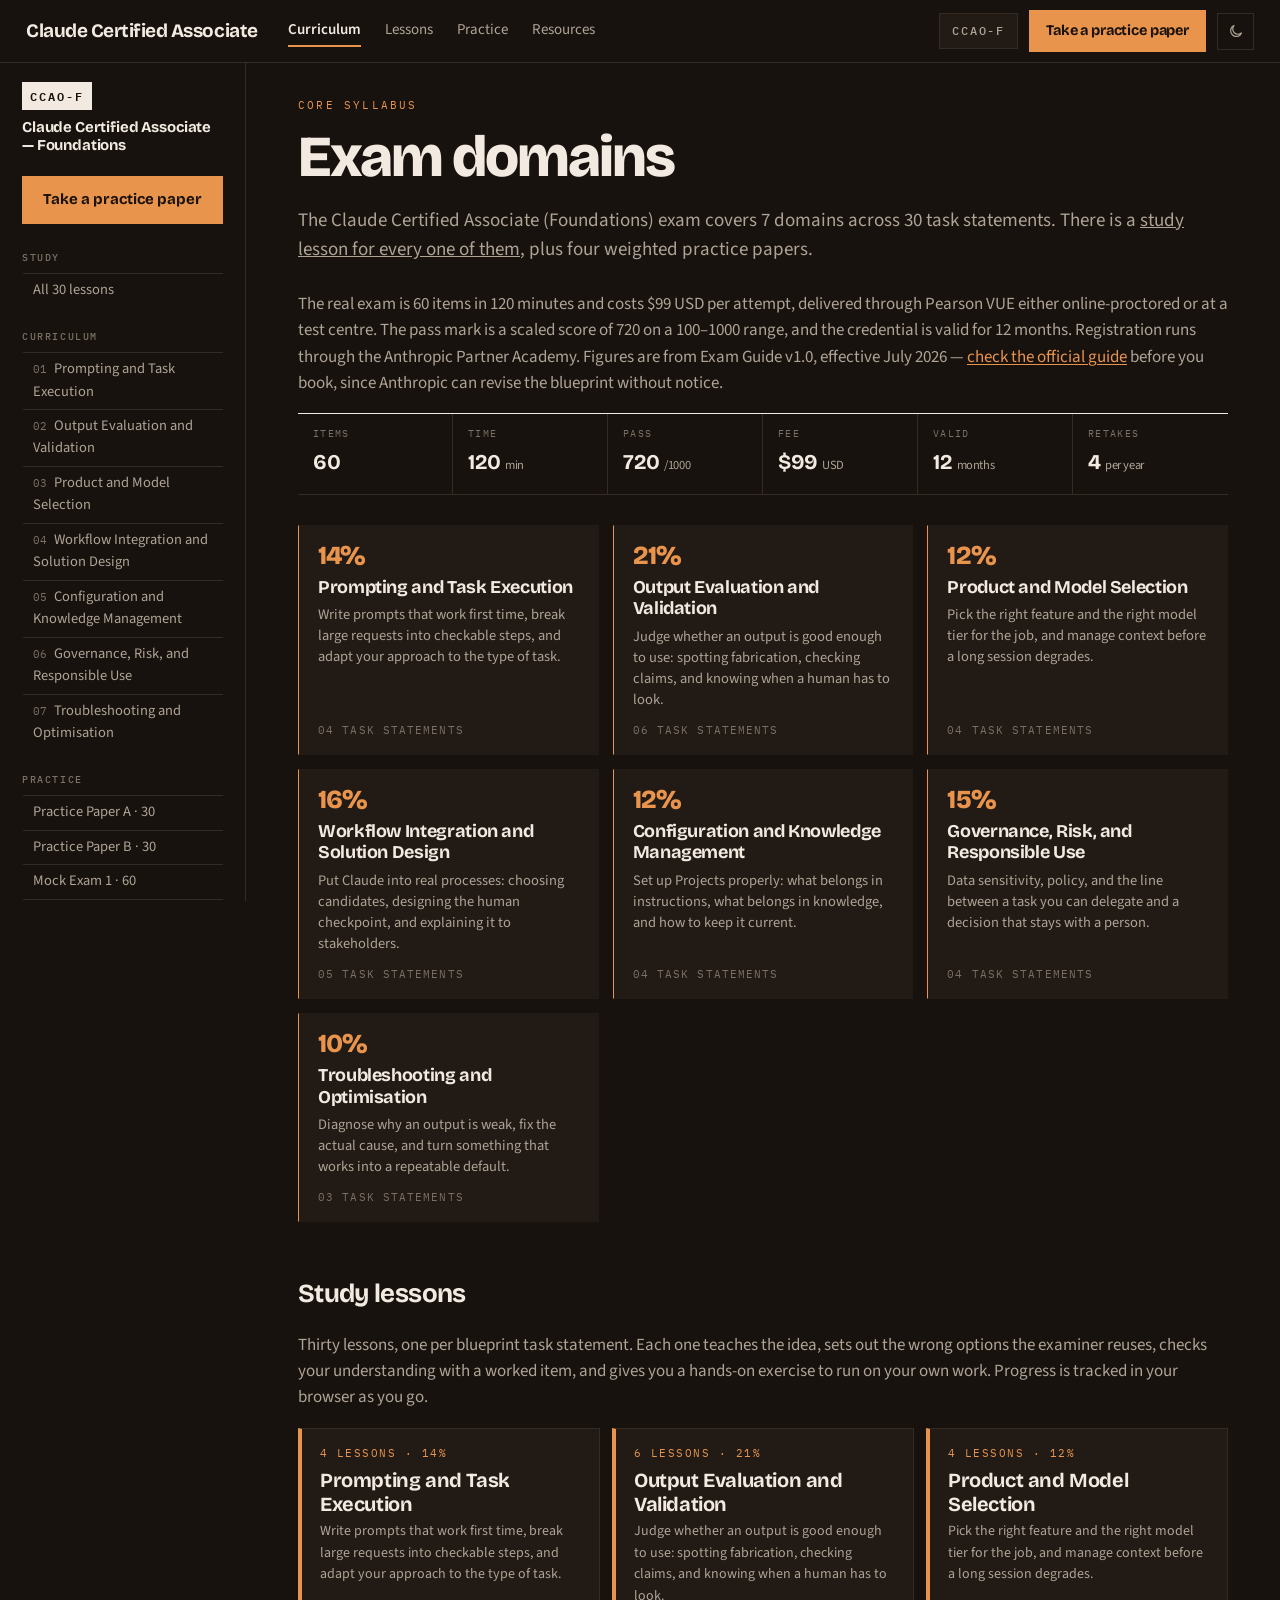
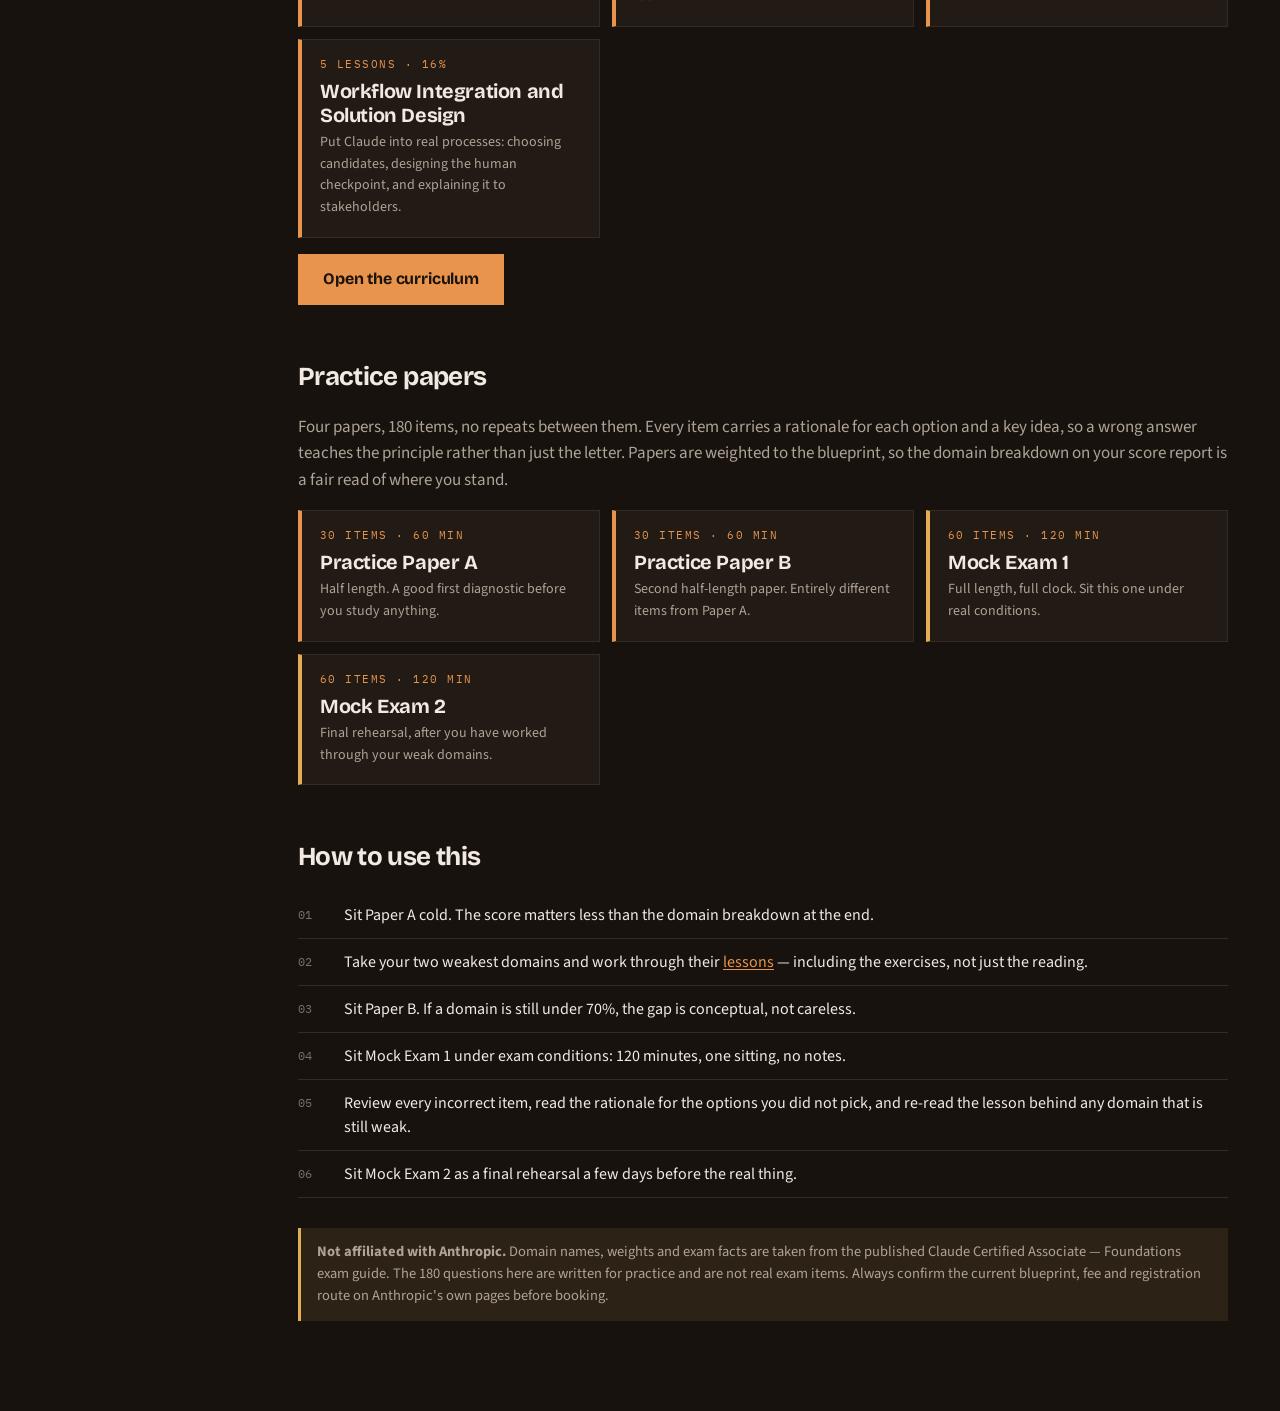
==== commit 7bf198a8: "Rename navbar wordmark to "Claude Certified Associate" Replaces "CCAO-F Study Guide" in the top-nav " ====
--- a/index.html
+++ b/index.html
@@ -13,7 +13,7 @@
 <body>
 <header class="topnav">
   <div class="topnav-in">
-    <a class="wordmark" href="index.html">CCAO-F Study Guide</a>
+    <a class="wordmark" href="index.html">Claude Certified Associate</a>
     <nav class="topnav-links" aria-label="Primary">
       <a href="index.html">Curriculum</a>
       <a href="learn.html">Lessons</a>
--- a/assets/style.css
+++ b/assets/style.css
@@ -382,7 +382,7 @@
 .mod{border-left-color:var(--dot,var(--dropout-soft))}
 
 @media (max-width:900px){
-  .topnav-in{gap:16px;padding:0 18px}
+  .topnav-in{gap:16px;padding:10px 18px;height:auto;flex-wrap:wrap;row-gap:10px}
   .topnav-links{order:3;flex-basis:100%}
   .certbadge{display:none}
 }
